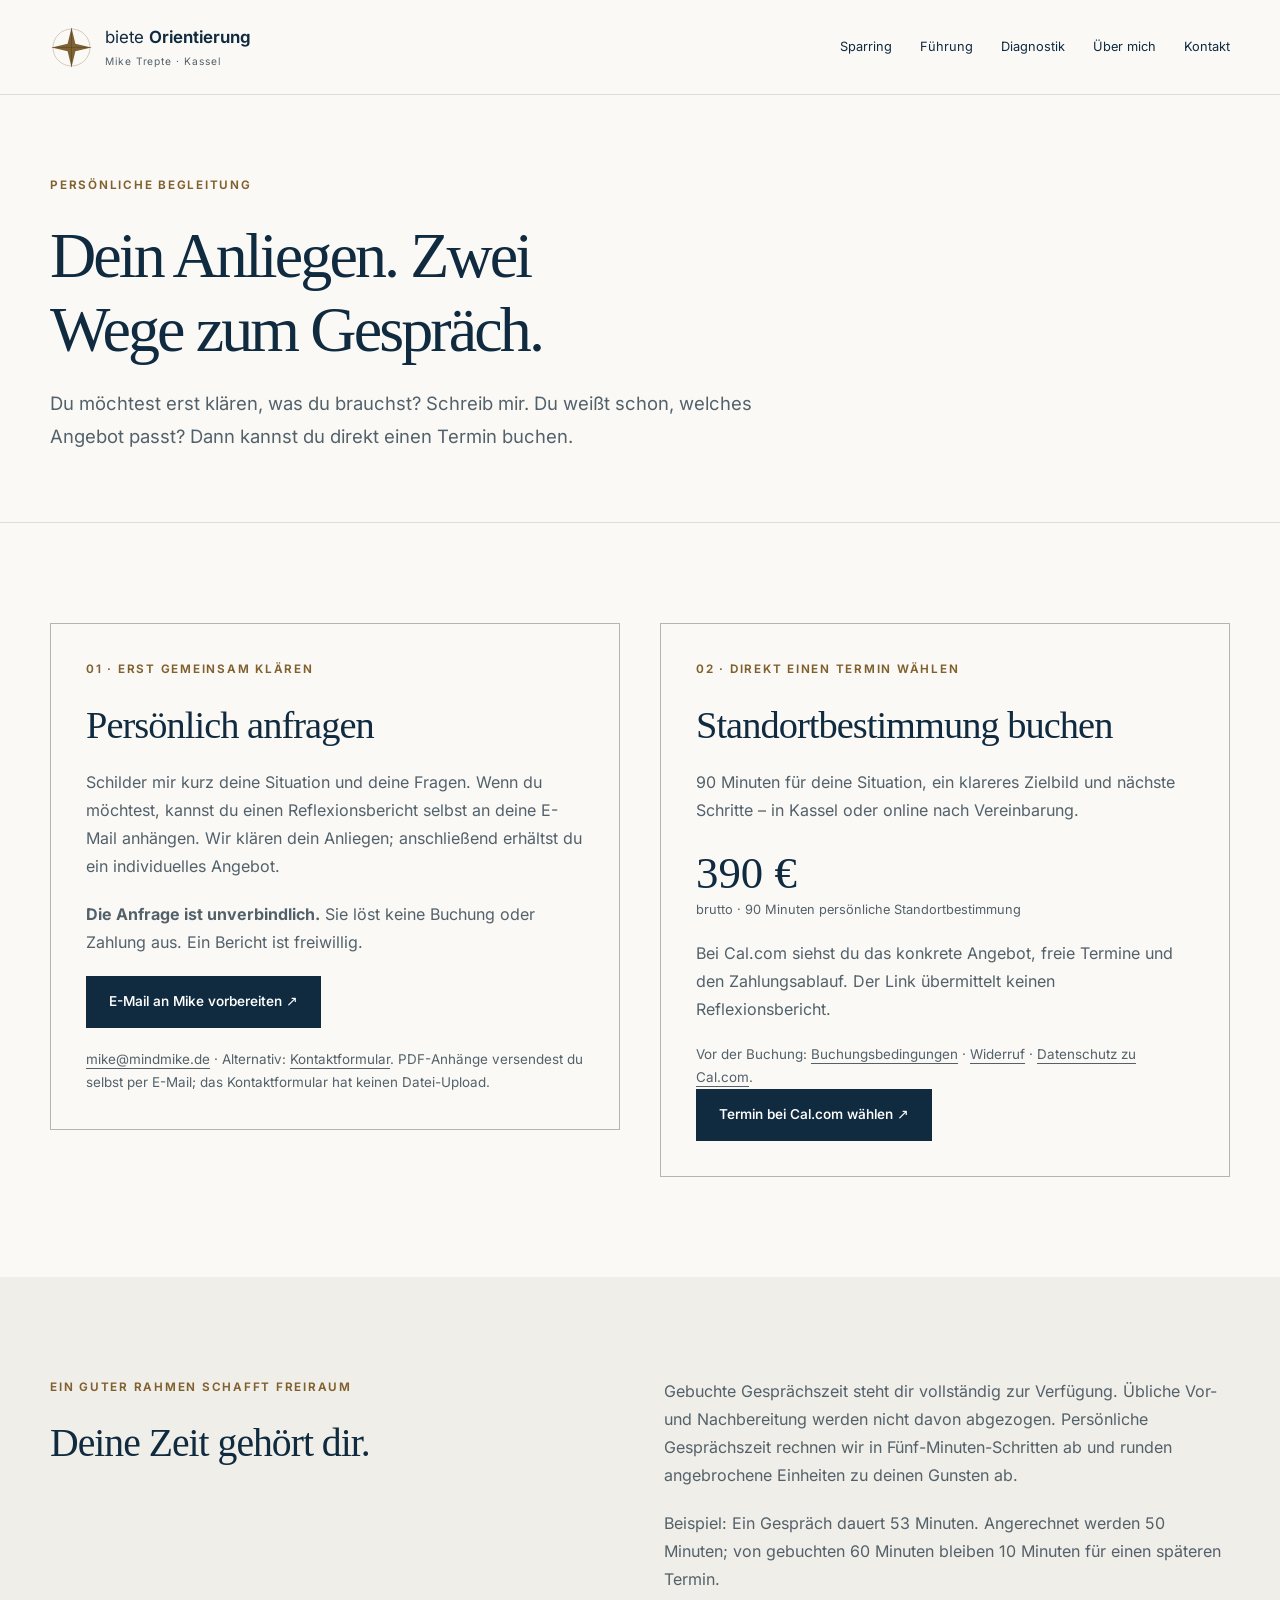
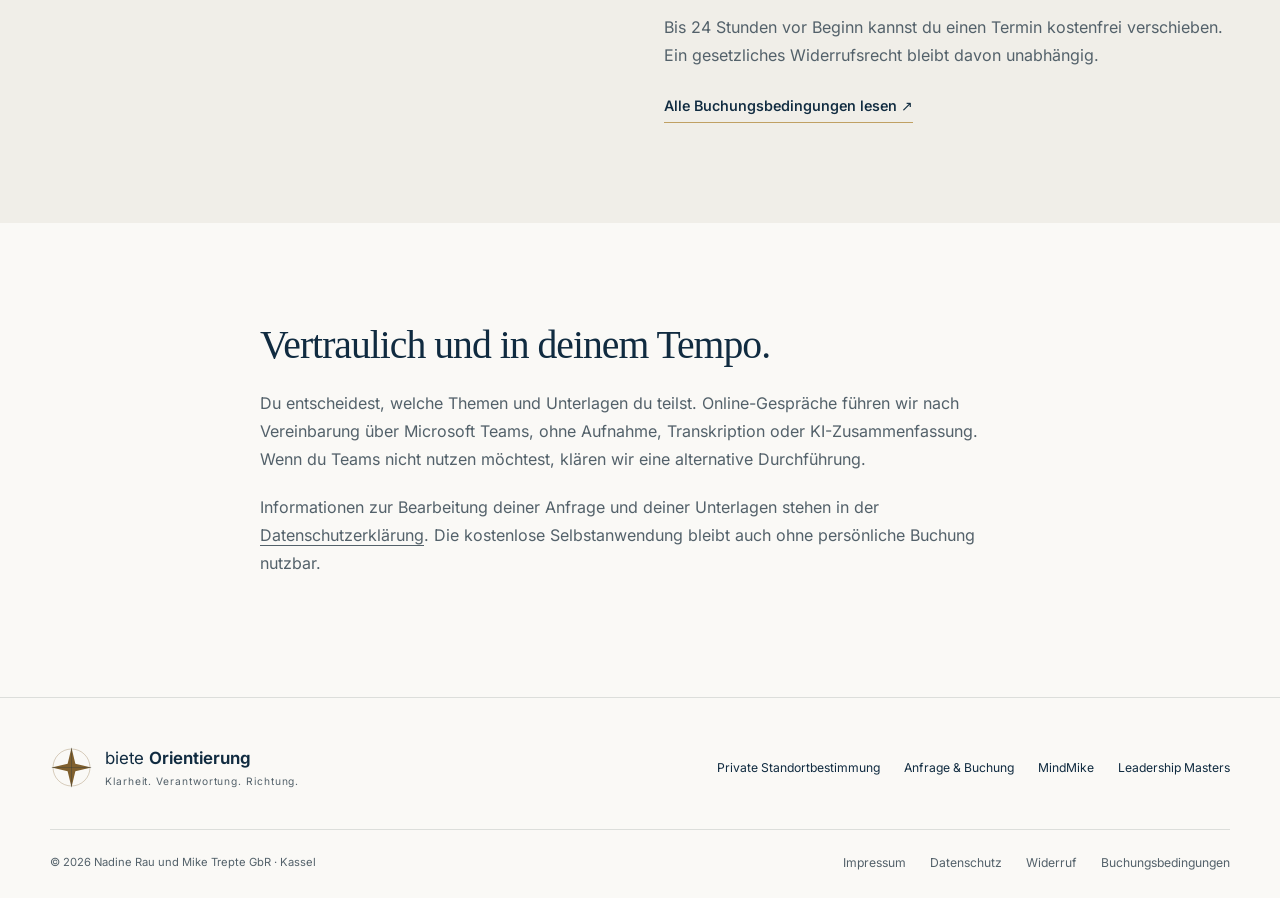
==== buchung.html @ cfb784da "Anfrage und Direktbuchung ergänzen; Datenschutz für Beratung aktualisieren" ====
<!doctype html>
<html lang="de"><head><meta charset="utf-8"><meta name="viewport" content="width=device-width,initial-scale=1"><title>Anfrage &amp; Buchung | biete Orientierung</title><meta name="description" content="Persönlich anfragen oder direkt über Cal.com buchen. Klare Buchungsbedingungen, faire Zeitabrechnung und freiwillige Berichtsweitergabe."><meta name="robots" content="index,follow,max-image-preview:large"><meta name="theme-color" content="#102b40"><meta name="author" content="Mike Trepte"><link rel="canonical" href="https://biete-orientierung.de/buchung.html"><link rel="icon" href="favicon.svg" type="image/svg+xml"><link rel="stylesheet" href="orientation.css"><meta property="og:type" content="website"><meta property="og:locale" content="de_DE"><meta property="og:site_name" content="biete Orientierung"><meta property="og:title" content="Anfrage &amp; Buchung"><meta property="og:description" content="Kostenlose Selbstanwendung: Zielbild, Standort und nächster Schritt. Optional 90 Minuten persönliche Begleitung mit Mike Trepte für 390 € brutto."><meta property="og:url" content="https://biete-orientierung.de/buchung.html"><meta property="og:image" content="https://biete-orientierung.de/mike.jpg"><meta property="og:image:alt" content="Mike Trepte"><meta name="twitter:card" content="summary"><meta name="twitter:title" content="Anfrage &amp; Buchung"><meta name="twitter:description" content="Kostenlose Selbstanwendung: Zielbild, Standort und nächster Schritt. Optional 90 Minuten persönliche Begleitung mit Mike Trepte für 390 € brutto."><script src="orientation.js" defer></script></head><body><a class="skip" href="#inhalt">Zum Inhalt</a><header class="site-header"><div class="wrap header-inner"><a class="brand" href="index.html"><svg viewBox="0 0 100 100" fill="none" aria-hidden="true"><circle cx="50" cy="50" r="43" stroke="currentColor" stroke-width=".7"/><path d="M50 4 59 41 96 50 59 59 50 96 41 59 4 50 41 41Z" fill="currentColor"/><path d="M50 4V96M4 50H96" stroke="var(--navy)" stroke-width=".6"/></svg><span>biete <strong>Orientierung</strong><small>Mike Trepte · Kassel</small></span></a><button class="menu-toggle" aria-controls="navigation" aria-expanded="false" hidden>Menü</button><nav id="navigation" aria-label="Hauptnavigation"><a href="unternehmer-sparring.html">Sparring</a><a href="fuehrung-zusammenarbeit.html">Führung</a><a href="personaldiagnostik.html">Diagnostik</a><a href="ueber-mich.html">Über mich</a><a href="kontakt.html">Kontakt</a></nav></div></header><main id="inhalt"><section class="page-hero"><div class="wrap"><p class="eyebrow">Persönliche Begleitung</p><h1>Dein Anliegen. Zwei Wege zum Gespräch.</h1><p class="intro">Du möchtest erst klären, was du brauchst? Schreib mir. Du weißt schon, welches Angebot passt? Dann kannst du direkt einen Termin buchen.</p></div></section>
<section class="section"><div class="wrap booking-options"><article class="price-card" id="anfrage"><p class="eyebrow">01 · Erst gemeinsam klären</p><h2>Persönlich anfragen</h2><p>Schilder mir kurz deine Situation und deine Fragen. Wenn du möchtest, kannst du einen Reflexionsbericht selbst an deine E-Mail anhängen. Wir klären dein Anliegen; anschließend erhältst du ein individuelles Angebot.</p><p><strong>Die Anfrage ist unverbindlich.</strong> Sie löst keine Buchung oder Zahlung aus. Ein Bericht ist freiwillig.</p><a class="button" href="mailto:mike@mindmike.de?subject=Anfrage%20zur%20pers%C3%B6nlichen%20Begleitung">E-Mail an Mike vorbereiten ↗</a><p class="small"><a href="mailto:mike@mindmike.de">mike@mindmike.de</a> · Alternativ: <a href="kontakt.html">Kontaktformular</a>. PDF-Anhänge versendest du selbst per E-Mail; das Kontaktformular hat keinen Datei-Upload.</p></article>
<article class="price-card" id="direkt"><p class="eyebrow">02 · Direkt einen Termin wählen</p><h2>Standortbestimmung buchen</h2><p>90 Minuten für deine Situation, ein klareres Zielbild und nächste Schritte – in Kassel oder online nach Vereinbarung.</p><p class="price">390 € <small>brutto · 90 Minuten persönliche Standortbestimmung</small></p><p>Bei Cal.com siehst du das konkrete Angebot, freie Termine und den Zahlungsablauf. Der Link übermittelt keinen Reflexionsbericht.</p><p class="small">Vor der Buchung: <a href="buchungsbedingungen.html">Buchungsbedingungen</a> · <a href="widerruf.html">Widerruf</a> · <a href="datenschutz.html#cal">Datenschutz zu Cal.com</a>.</p><a class="button" href="https://cal.com/mike-trepte/standortbestimmung-mit-mike">Termin bei Cal.com wählen ↗</a></article></div></section>
<section class="section tinted"><div class="wrap split"><div><p class="eyebrow">Ein guter Rahmen schafft Freiraum</p><h2>Deine Zeit gehört dir.</h2></div><div><p>Gebuchte Gesprächszeit steht dir vollständig zur Verfügung. Übliche Vor- und Nachbereitung werden nicht davon abgezogen. Persönliche Gesprächszeit rechnen wir in Fünf-Minuten-Schritten ab und runden angebrochene Einheiten zu deinen Gunsten ab.</p><p>Beispiel: Ein Gespräch dauert 53 Minuten. Angerechnet werden 50 Minuten; von gebuchten 60 Minuten bleiben 10 Minuten für einen späteren Termin.</p><p>Bis 24 Stunden vor Beginn kannst du einen Termin kostenfrei verschieben. Ein gesetzliches Widerrufsrecht bleibt davon unabhängig.</p><a class="text-link" href="buchungsbedingungen.html">Alle Buchungsbedingungen lesen ↗</a></div></div></section>
<section class="section"><div class="wrap narrow"><h2>Vertraulich und in deinem Tempo.</h2><p>Du entscheidest, welche Themen und Unterlagen du teilst. Online-Gespräche führen wir nach Vereinbarung über Microsoft Teams, ohne Aufnahme, Transkription oder KI-Zusammenfassung. Wenn du Teams nicht nutzen möchtest, klären wir eine alternative Durchführung.</p><p>Informationen zur Bearbeitung deiner Anfrage und deiner Unterlagen stehen in der <a href="datenschutz.html#persoenliche-beratung">Datenschutzerklärung</a>. Die kostenlose Selbstanwendung bleibt auch ohne persönliche Buchung nutzbar.</p></div></section></main><footer class="site-footer"><div class="wrap footer-top"><a class="brand" href="index.html"><svg viewBox="0 0 100 100" fill="none" aria-hidden="true"><circle cx="50" cy="50" r="43" stroke="currentColor" stroke-width=".7"/><path d="M50 4 59 41 96 50 59 59 50 96 41 59 4 50 41 41Z" fill="currentColor"/><path d="M50 4V96M4 50H96" stroke="var(--navy)" stroke-width=".6"/></svg><span>biete <strong>Orientierung</strong><small>Klarheit. Verantwortung. Richtung.</small></span></a><div><a href="standortbestimmung.html">Private Standortbestimmung</a><a href="buchung.html">Anfrage &amp; Buchung</a><a href="https://mindmike.de/">MindMike</a><a href="https://leadership-masters.info/">Leadership Masters</a></div></div><div class="wrap footer-bottom"><small>© 2026 Nadine Rau und Mike Trepte GbR · Kassel</small><div><a href="impressum.html">Impressum</a><a href="datenschutz.html">Datenschutz</a><a href="widerruf.html">Widerruf</a><a href="buchungsbedingungen.html">Buchungsbedingungen</a></div></div></footer></body></html>
---- orientation.css ----
@font-face{font-family:Inter;src:url('assets/fonts/inter-var-latin.woff2') format('woff2');font-weight:100 900;font-display:swap}
:root{--navy:#102b40;--gold:#c0a063;--gold-ink:#80602e;--paper:#faf9f6;--tint:#f0eee8;--muted:#53616a;--line:#dcdedb;--serif:Georgia,'Times New Roman',serif}
*{box-sizing:border-box}html{scroll-behavior:smooth;scroll-padding-top:110px}body{margin:0;background:var(--paper);color:var(--navy);font-family:Inter,Arial,sans-serif;font-size:16px;line-height:1.75}a{color:inherit;text-underline-offset:4px}a:hover{text-decoration-thickness:2px}img{display:block;max-width:100%;height:auto}button,input,textarea{font:inherit}button,a,input,textarea,summary{-webkit-tap-highlight-color:transparent}button{cursor:pointer}:focus-visible{outline:3px solid var(--gold-ink);outline-offset:5px}p{margin:0 0 1.25rem;color:var(--muted)}h1,h2,h3{color:var(--navy);font-weight:400;margin:0 0 1.3rem;line-height:1.15;text-wrap:balance}h1,h2{font-family:var(--serif)}h1{font-size:clamp(2.7rem,5.4vw,4.8rem);letter-spacing:-.045em}h2{font-size:clamp(2rem,3.1vw,3rem);letter-spacing:-.025em}h3{font-size:1.3rem;font-weight:550;line-height:1.35}em{font-style:normal;color:var(--gold-ink)}.wrap{width:min(1180px,calc(100% - 96px));margin-inline:auto}.narrow{width:min(760px,calc(100% - 96px));margin-inline:auto}.max-copy{max-width:780px}.section{padding:100px 0}.tinted{background:var(--tint)}.eyebrow{font-size:.73rem;letter-spacing:.15em;text-transform:uppercase;color:var(--gold-ink);font-weight:650;margin:0 0 1.5rem}.intro{font-size:1.15rem;line-height:1.75}.small{font-size:.84rem;line-height:1.7}.button{display:inline-flex;gap:20px;justify-content:space-between;align-items:center;padding:14px 22px;background:var(--navy);color:white;border:1px solid var(--navy);text-decoration:none;font-size:.85rem;font-weight:550;line-height:1.6;transition:background .15s}.button:hover{background:#21465c}.button.secondary{background:transparent;color:var(--navy)}.button.secondary:hover{background:var(--tint)}.button.light{background:var(--gold);border-color:var(--gold);color:var(--navy)}.button.light:hover{background:#d8bc83}.text-link{display:inline-block;font-size:.9rem;font-weight:550;text-decoration:none;border-bottom:1px solid var(--gold);padding:4px 0}.text-link:hover{border-color:var(--navy)}.skip{position:fixed;top:-100px;left:20px;background:white;padding:10px;z-index:100}.skip:focus{top:10px}.site-header{position:sticky;top:0;z-index:10;background:rgba(250,249,246,.98);border-bottom:1px solid var(--line)}.header-inner{min-height:94px;display:flex;align-items:center;justify-content:space-between;gap:30px}.brand{display:flex;gap:12px;align-items:center;text-decoration:none;line-height:1.4;font-size:1.05rem;white-space:nowrap}.brand svg{width:43px;height:43px;color:var(--gold-ink);flex-shrink:0}.brand strong{font-weight:650}.brand small{display:block;font-size:.64rem;letter-spacing:.09em;color:var(--muted);margin-top:4px}.site-header nav{display:flex;gap:28px;align-items:center}.site-header nav a{text-decoration:none;font-size:.8rem;padding:10px 0;position:relative}.site-header nav a:hover,.site-header nav a[aria-current]{color:var(--gold-ink)}.site-header nav a[aria-current]:after{content:'';position:absolute;height:1px;background:var(--gold);bottom:4px;left:0;right:0}.menu-toggle{background:none;border:1px solid var(--line);padding:8px 14px;font-size:.83rem}.home-hero{background:var(--navy);color:white;padding:82px 0 0;overflow:hidden}.home-hero h1{color:var(--paper);max-width:790px}.home-hero h1 em{color:var(--gold)}.home-hero .intro{color:#c9d2d8;max-width:660px;font-size:1.06rem}.home-hero .eyebrow{color:var(--gold)}.hero-grid{display:grid;grid-template-columns:1.6fr .8fr;gap:80px;align-items:center}.home-hero .button{background:var(--gold);border-color:var(--gold);color:var(--navy);margin-top:15px}.home-hero .button:hover{background:#d8bc83}.hero-link{color:#e4e9ec;display:table;margin-top:18px}.northstar{text-align:center;position:relative;align-self:center}.northstar svg{width:100%;max-width:330px;color:var(--gold);opacity:.9}.northstar span{display:block;font-size:.76rem;letter-spacing:.04em;color:#bac5cb;margin-top:24px}.hero-note{display:flex;justify-content:space-between;gap:30px;border-top:1px solid #395064;margin-top:70px;padding:24px 0;font-size:.72rem;letter-spacing:.04em;color:#bdc8d0}.page-hero{padding:80px 0 70px;border-bottom:1px solid var(--line)}.page-hero h1{max-width:950px;font-size:clamp(2.6rem,5vw,4.2rem)}.page-hero .intro{max-width:780px;margin-bottom:0}.page-hero .intro:empty{display:none}.split{display:grid;grid-template-columns:1fr 1.1fr;gap:100px}.services{display:grid;grid-template-columns:repeat(3,1fr);gap:40px;margin-top:55px}.services article,.self-steps li{border-top:1px solid #c7c8c2;padding-top:24px}.number{display:block;font-size:.75rem;color:var(--gold-ink);letter-spacing:.1em;margin-bottom:30px}.services h3{max-width:300px}.services p{font-size:.95rem}.services .text-link{margin-top:15px}.about-preview{display:grid;grid-template-columns:.7fr 1.2fr;gap:100px;align-items:center}.about-preview img{width:100%;max-width:400px;aspect-ratio:4/5;object-fit:cover;object-position:center;border:1px solid var(--line)}.cta{background:var(--navy);padding:75px 0}.cta .split{align-items:center;grid-template-columns:1fr auto;gap:60px}.cta h2{color:var(--paper);max-width:780px}.cta .eyebrow{color:var(--gold)}.cta p{color:#c9d2d8;max-width:690px;margin-bottom:0}.cta .eyebrow{margin-bottom:20px}.private-note{display:flex;justify-content:space-between;align-items:center;gap:25px;padding-block:36px}.private-note p{font-size:.9rem;margin:0}.site-footer{border-top:1px solid var(--line);padding:48px 0 25px}.footer-top,.footer-bottom{display:flex;justify-content:space-between;gap:30px;align-items:center}.footer-top>div,.footer-bottom>div{display:flex;flex-wrap:wrap;gap:24px}.footer-top a:not(.brand),.footer-bottom a{font-size:.76rem;text-decoration:none}.footer-top a:hover,.footer-bottom a:hover{text-decoration:underline}.footer-bottom{border-top:1px solid var(--line);margin-top:40px;padding-top:22px;color:var(--muted)}.footer-bottom small{font-size:.7rem}.steps{list-style:none;counter-reset:steps;padding:0;margin:0}.steps li{counter-increment:steps;border-top:1px solid var(--line);padding-top:22px;margin-bottom:30px}.steps h3:before{content:'0' counter(steps) ' · ';font-size:.75rem;color:var(--gold-ink)}.steps p{margin-bottom:0}.tool-list{margin-top:45px}.tool-list article{display:grid;grid-template-columns:120px 1fr;gap:30px;padding:35px 0;border-top:1px solid var(--line)}.tool-list article>span{font-size:.8rem;color:var(--gold-ink)}.tool-list p{max-width:760px;margin-bottom:0}.contact-grid{display:grid;grid-template-columns:.65fr 1.15fr;gap:100px}.form-grid{display:grid;grid-template-columns:1fr 1fr;gap:22px}.form-grid .full{grid-column:1/-1}label{display:block;font-size:.84rem;font-weight:500;margin-bottom:7px}label>span{font-weight:400}input:not([type=checkbox]),textarea{width:100%;background:#fff;border:1px solid #aab3b8;color:var(--navy);padding:11px 12px;border-radius:0;min-width:0}textarea{resize:vertical}.check{display:flex;align-items:flex-start;gap:12px;font-weight:400;line-height:1.65}.check input{width:18px;height:18px;margin:3px 0 0;accent-color:var(--navy);flex-shrink:0}.honeypot{display:none}.form-message{font-size:.9rem;margin-top:18px}.form-message.error{color:#9c302c}.form-message.success{color:#285d40}button:disabled{opacity:.55;cursor:wait}.form-grid+.button{margin-top:20px}.self-steps{list-style:none;padding:0}.map-image{border:1px solid var(--line)}.price-card{padding:35px;border:1px solid #b5b5ad;background:var(--paper)}.price-card h3{font-family:var(--serif);font-size:1.8rem;font-weight:400}.price{font-family:var(--serif);font-size:2.8rem;color:var(--navy);line-height:1.3}.price small{display:block;font-family:Inter,Arial,sans-serif;font-size:.8rem;color:var(--muted)}.price-card ul{padding-left:20px;margin:24px 0;font-size:.95rem;color:var(--muted)}.price-card .small{margin:20px 0 0}details{border-top:1px solid var(--line);padding:20px 0}summary{font-size:1rem;font-weight:550;cursor:pointer}details p{margin:18px 0 0}.legal .narrow{max-width:820px;width:min(820px,calc(100% - 96px))}.legal section{margin:42px 0}.legal h2{font-family:Inter,Arial,sans-serif;font-size:1.5rem;letter-spacing:0}.legal h3{font-size:1.15rem}.legal .notice,.legal .toc,.legal .card,.legal .address{padding:22px;background:var(--tint);margin:20px 0}.legal .notice p{margin:10px 0 0}.legal .toc a{display:inline-block;margin:8px 15px 0 0;font-size:.85rem}.legal .muted,.legal .small{color:var(--muted)}.legal ul{padding-left:22px;color:var(--muted)}[hidden]{display:none!important}
@media(min-width:901px){.site-header nav[hidden]{display:flex!important}.menu-toggle{display:none}}
@media(max-width:1050px){.site-header nav{gap:18px}.hero-grid{gap:35px}.split,.about-preview,.contact-grid{gap:55px}.brand{font-size:.96rem}.wrap{width:calc(100% - 64px)}}
@media(max-width:900px){.header-inner{min-height:80px;flex-wrap:wrap;gap:0;padding-block:16px}.menu-toggle:not([hidden]){display:block}.site-header nav{width:100%;flex-wrap:wrap;gap:10px 24px;padding-top:16px}.js .site-header nav{flex-direction:column;align-items:stretch;gap:0}.js .site-header nav a{padding:10px}.section{padding:70px 0}.hero-grid{grid-template-columns:1fr .45fr;gap:25px}.northstar span{font-size:.66rem}.hero-note{margin-top:55px}.services{gap:25px}.split,.about-preview,.contact-grid{gap:40px}.footer-top{align-items:flex-start}.footer-top>div{flex-direction:column;gap:12px}.cta .split{gap:35px}.page-hero{padding:65px 0}.narrow{width:calc(100% - 64px)}}
@media(max-width:650px){body{font-size:15px}.wrap,.narrow,.legal .narrow{width:calc(100% - 40px)}.brand svg{width:34px;height:34px}.brand{font-size:.95rem}.home-hero{padding-top:48px}.hero-grid{grid-template-columns:1fr}.home-hero h1{font-size:2.9rem;max-width:500px}.home-hero .intro{font-size:1rem}.northstar{display:none}.hero-note{flex-wrap:wrap;gap:8px 20px;margin-top:45px;padding-block:22px}.hero-note span:nth-child(2){order:3;width:100%}.hero-note span:last-child{margin-left:auto}.section{padding:55px 0}.split,.about-preview,.contact-grid,.services,.cta .split{grid-template-columns:1fr;gap:28px}.services{margin-top:35px;gap:30px}.services h3{max-width:none}.number{margin-bottom:20px}.about-preview img{max-width:250px;aspect-ratio:1;object-fit:cover}.cta{padding:55px 0}.cta .button{justify-self:start}.private-note{display:block;padding-block:28px}.private-note .text-link{margin-top:10px}.footer-top,.footer-bottom{display:block}.footer-top>div{margin-top:25px;gap:10px}.footer-bottom>div{margin-top:15px;gap:20px}.site-footer{padding-top:35px}.page-hero{padding:50px 0 42px}.page-hero h1{font-size:2.65rem}.intro{font-size:1.04rem}.tool-list article{grid-template-columns:35px 1fr;gap:10px;padding:25px 0}.form-grid{grid-template-columns:1fr;gap:18px}.price-card{padding:25px}.button{font-size:.82rem;max-width:100%}.legal h2{font-size:1.3rem;overflow-wrap:anywhere}}
@media(prefers-reduced-motion:reduce){html{scroll-behavior:auto}.button{transition:none}}

/* Inquiry and booking: same site typography and accessible responsive layout. */
.booking-options{display:grid;grid-template-columns:repeat(2,minmax(0,1fr));gap:40px;align-items:start}.booking-options .price-card{min-width:0;overflow-wrap:anywhere}.booking-options h2{font-size:clamp(1.8rem,3vw,2.6rem)}.booking-options .button{gap:12px;overflow-wrap:anywhere}.legal p,.legal a{overflow-wrap:anywhere}@media(max-width:768px){.booking-options{grid-template-columns:1fr;gap:28px}}
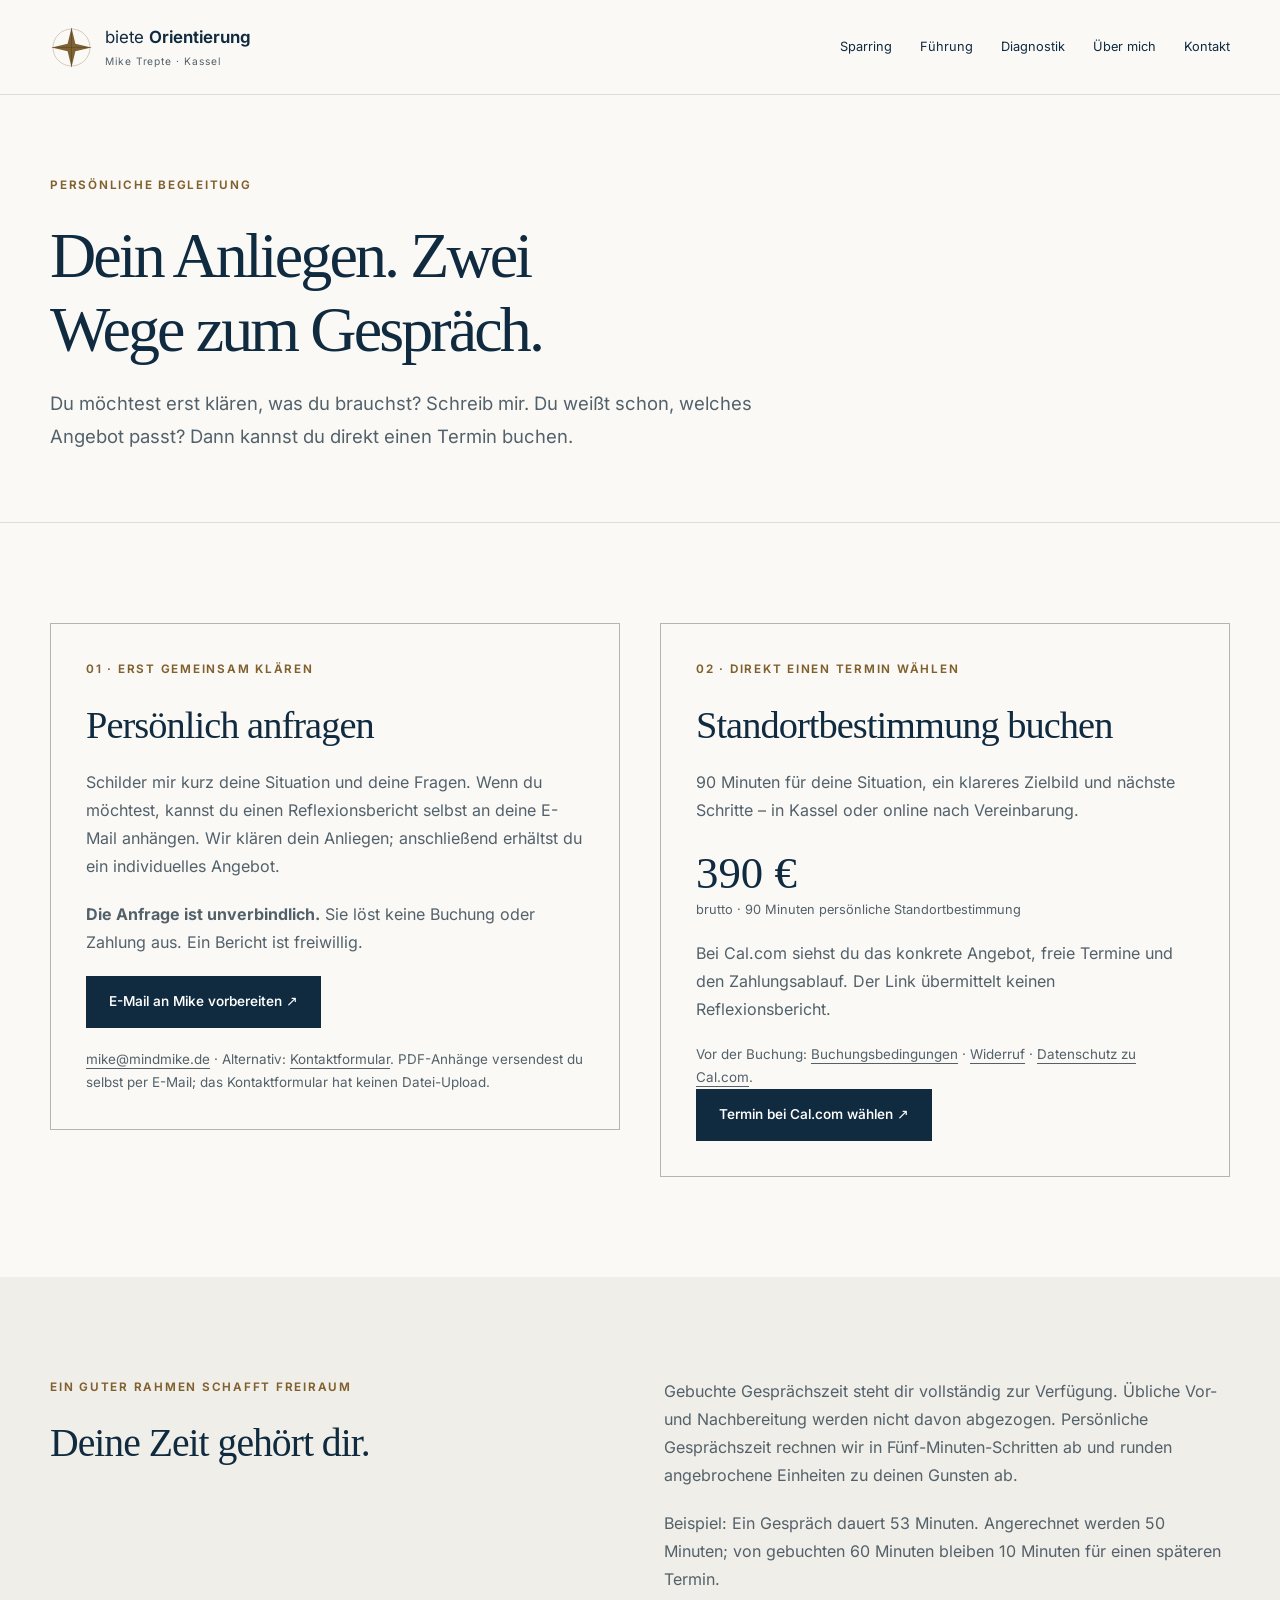
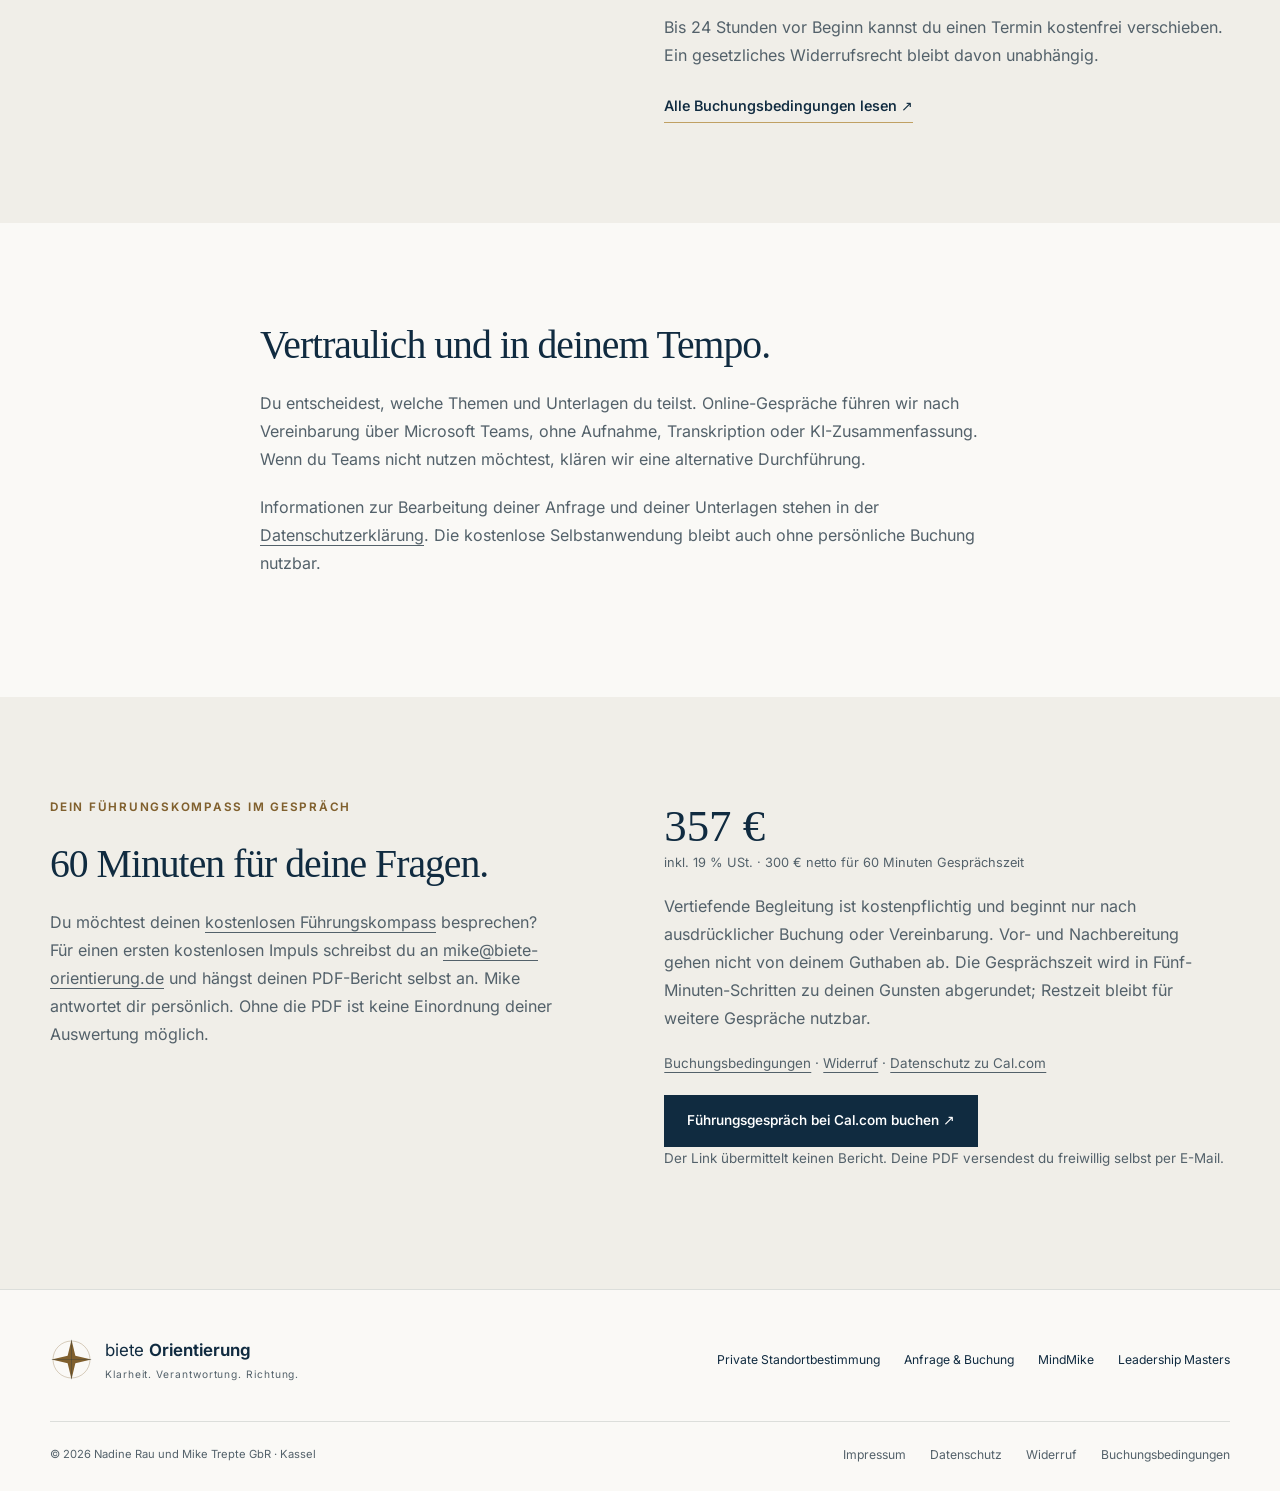
==== commit 461c588e: "Add transparent leadership compass with complete local PDF and exhaustive rule checks" ====
--- a/buchung.html
+++ b/buchung.html
@@ -3,4 +3,4 @@
 <section class="section"><div class="wrap booking-options"><article class="price-card" id="anfrage"><p class="eyebrow">01 · Erst gemeinsam klären</p><h2>Persönlich anfragen</h2><p>Schilder mir kurz deine Situation und deine Fragen. Wenn du möchtest, kannst du einen Reflexionsbericht selbst an deine E-Mail anhängen. Wir klären dein Anliegen; anschließend erhältst du ein individuelles Angebot.</p><p><strong>Die Anfrage ist unverbindlich.</strong> Sie löst keine Buchung oder Zahlung aus. Ein Bericht ist freiwillig.</p><a class="button" href="mailto:mike@mindmike.de?subject=Anfrage%20zur%20pers%C3%B6nlichen%20Begleitung">E-Mail an Mike vorbereiten ↗</a><p class="small"><a href="mailto:mike@mindmike.de">mike@mindmike.de</a> · Alternativ: <a href="kontakt.html">Kontaktformular</a>. PDF-Anhänge versendest du selbst per E-Mail; das Kontaktformular hat keinen Datei-Upload.</p></article>
 <article class="price-card" id="direkt"><p class="eyebrow">02 · Direkt einen Termin wählen</p><h2>Standortbestimmung buchen</h2><p>90 Minuten für deine Situation, ein klareres Zielbild und nächste Schritte – in Kassel oder online nach Vereinbarung.</p><p class="price">390 € <small>brutto · 90 Minuten persönliche Standortbestimmung</small></p><p>Bei Cal.com siehst du das konkrete Angebot, freie Termine und den Zahlungsablauf. Der Link übermittelt keinen Reflexionsbericht.</p><p class="small">Vor der Buchung: <a href="buchungsbedingungen.html">Buchungsbedingungen</a> · <a href="widerruf.html">Widerruf</a> · <a href="datenschutz.html#cal">Datenschutz zu Cal.com</a>.</p><a class="button" href="https://cal.com/mike-trepte/standortbestimmung-mit-mike">Termin bei Cal.com wählen ↗</a></article></div></section>
 <section class="section tinted"><div class="wrap split"><div><p class="eyebrow">Ein guter Rahmen schafft Freiraum</p><h2>Deine Zeit gehört dir.</h2></div><div><p>Gebuchte Gesprächszeit steht dir vollständig zur Verfügung. Übliche Vor- und Nachbereitung werden nicht davon abgezogen. Persönliche Gesprächszeit rechnen wir in Fünf-Minuten-Schritten ab und runden angebrochene Einheiten zu deinen Gunsten ab.</p><p>Beispiel: Ein Gespräch dauert 53 Minuten. Angerechnet werden 50 Minuten; von gebuchten 60 Minuten bleiben 10 Minuten für einen späteren Termin.</p><p>Bis 24 Stunden vor Beginn kannst du einen Termin kostenfrei verschieben. Ein gesetzliches Widerrufsrecht bleibt davon unabhängig.</p><a class="text-link" href="buchungsbedingungen.html">Alle Buchungsbedingungen lesen ↗</a></div></div></section>
-<section class="section"><div class="wrap narrow"><h2>Vertraulich und in deinem Tempo.</h2><p>Du entscheidest, welche Themen und Unterlagen du teilst. Online-Gespräche führen wir nach Vereinbarung über Microsoft Teams, ohne Aufnahme, Transkription oder KI-Zusammenfassung. Wenn du Teams nicht nutzen möchtest, klären wir eine alternative Durchführung.</p><p>Informationen zur Bearbeitung deiner Anfrage und deiner Unterlagen stehen in der <a href="datenschutz.html#persoenliche-beratung">Datenschutzerklärung</a>. Die kostenlose Selbstanwendung bleibt auch ohne persönliche Buchung nutzbar.</p></div></section></main><footer class="site-footer"><div class="wrap footer-top"><a class="brand" href="index.html"><svg viewBox="0 0 100 100" fill="none" aria-hidden="true"><circle cx="50" cy="50" r="43" stroke="currentColor" stroke-width=".7"/><path d="M50 4 59 41 96 50 59 59 50 96 41 59 4 50 41 41Z" fill="currentColor"/><path d="M50 4V96M4 50H96" stroke="var(--navy)" stroke-width=".6"/></svg><span>biete <strong>Orientierung</strong><small>Klarheit. Verantwortung. Richtung.</small></span></a><div><a href="standortbestimmung.html">Private Standortbestimmung</a><a href="buchung.html">Anfrage &amp; Buchung</a><a href="https://mindmike.de/">MindMike</a><a href="https://leadership-masters.info/">Leadership Masters</a></div></div><div class="wrap footer-bottom"><small>© 2026 Nadine Rau und Mike Trepte GbR · Kassel</small><div><a href="impressum.html">Impressum</a><a href="datenschutz.html">Datenschutz</a><a href="widerruf.html">Widerruf</a><a href="buchungsbedingungen.html">Buchungsbedingungen</a></div></div></footer></body></html>+<section class="section"><div class="wrap narrow"><h2>Vertraulich und in deinem Tempo.</h2><p>Du entscheidest, welche Themen und Unterlagen du teilst. Online-Gespräche führen wir nach Vereinbarung über Microsoft Teams, ohne Aufnahme, Transkription oder KI-Zusammenfassung. Wenn du Teams nicht nutzen möchtest, klären wir eine alternative Durchführung.</p><p>Informationen zur Bearbeitung deiner Anfrage und deiner Unterlagen stehen in der <a href="datenschutz.html#persoenliche-beratung">Datenschutzerklärung</a>. Die kostenlose Selbstanwendung bleibt auch ohne persönliche Buchung nutzbar.</p></div></section><section class="section tinted" id="fuehrungskompass-gespraech"><div class="wrap split"><div><p class="eyebrow">Dein Führungskompass im Gespräch</p><h2>60 Minuten für deine Fragen.</h2><p>Du möchtest deinen <a href="fuehrungskompass.html">kostenlosen Führungskompass</a> besprechen? Für einen ersten kostenlosen Impuls schreibst du an <a href="mailto:mike@biete-orientierung.de">mike@biete-orientierung.de</a> und hängst deinen PDF-Bericht selbst an. Mike antwortet dir persönlich. Ohne die PDF ist keine Einordnung deiner Auswertung möglich.</p></div><div><p class="price">357 € <small>inkl. 19 % USt. · 300 € netto für 60 Minuten Gesprächszeit</small></p><p>Vertiefende Begleitung ist kostenpflichtig und beginnt nur nach ausdrücklicher Buchung oder Vereinbarung. Vor- und Nachbereitung gehen nicht von deinem Guthaben ab. Die Gesprächszeit wird in Fünf-Minuten-Schritten zu deinen Gunsten abgerundet; Restzeit bleibt für weitere Gespräche nutzbar.</p><p class="small"><a href="buchungsbedingungen.html">Buchungsbedingungen</a> · <a href="widerruf.html">Widerruf</a> · <a href="datenschutz.html#cal">Datenschutz zu Cal.com</a></p><a class="button" href="https://cal.com/mike-trepte/60-minuten-zeitkontigent-mit-mike-trepte">Führungsgespräch bei Cal.com buchen ↗</a><p class="small">Der Link übermittelt keinen Bericht. Deine PDF versendest du freiwillig selbst per E-Mail.</p></div></div></section></main><footer class="site-footer"><div class="wrap footer-top"><a class="brand" href="index.html"><svg viewBox="0 0 100 100" fill="none" aria-hidden="true"><circle cx="50" cy="50" r="43" stroke="currentColor" stroke-width=".7"/><path d="M50 4 59 41 96 50 59 59 50 96 41 59 4 50 41 41Z" fill="currentColor"/><path d="M50 4V96M4 50H96" stroke="var(--navy)" stroke-width=".6"/></svg><span>biete <strong>Orientierung</strong><small>Klarheit. Verantwortung. Richtung.</small></span></a><div><a href="standortbestimmung.html">Private Standortbestimmung</a><a href="buchung.html">Anfrage &amp; Buchung</a><a href="https://mindmike.de/">MindMike</a><a href="https://leadership-masters.info/">Leadership Masters</a></div></div><div class="wrap footer-bottom"><small>© 2026 Nadine Rau und Mike Trepte GbR · Kassel</small><div><a href="impressum.html">Impressum</a><a href="datenschutz.html">Datenschutz</a><a href="widerruf.html">Widerruf</a><a href="buchungsbedingungen.html">Buchungsbedingungen</a></div></div></footer></body></html>
